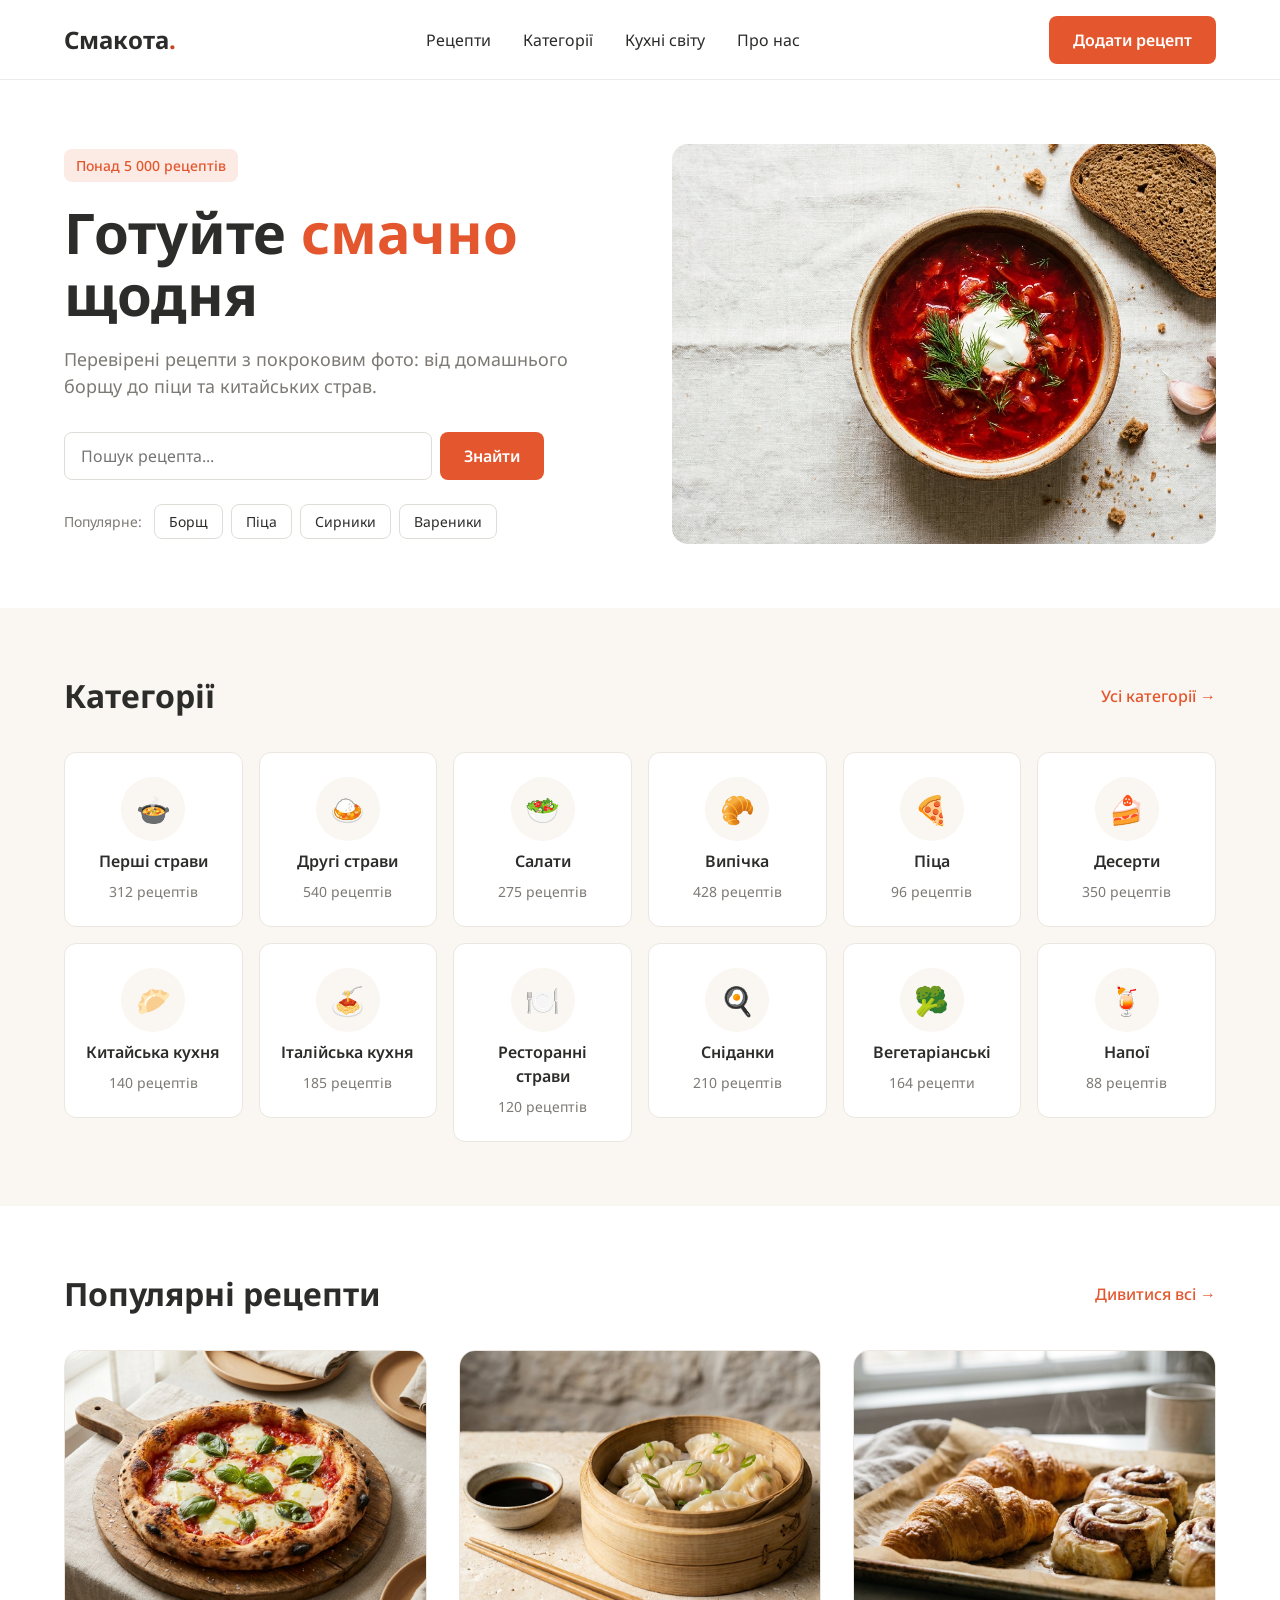
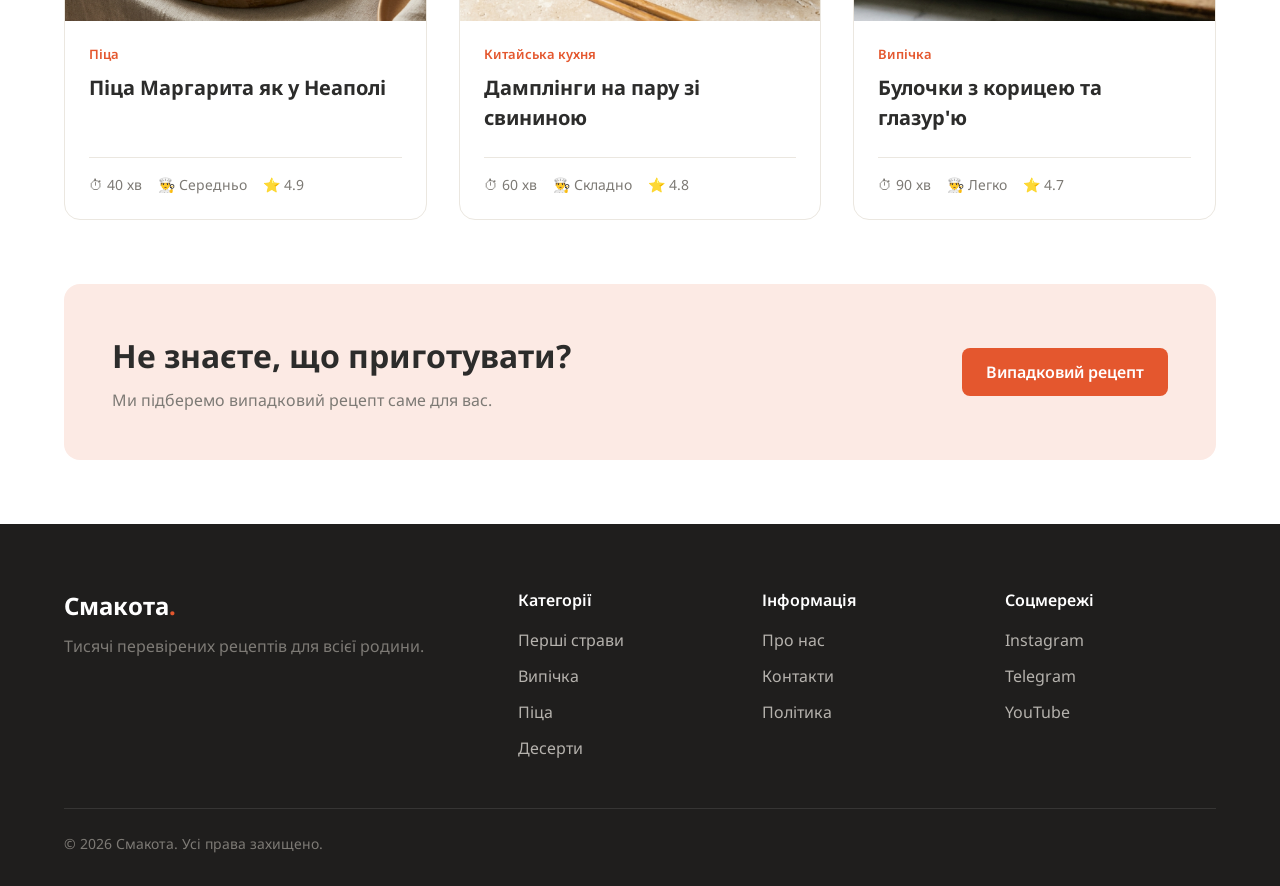
==== index.html @ 5716df17 "Перша версія сайту Смакота" ====
<!DOCTYPE html>
<html lang="uk">

<head>
    <meta charset="UTF-8">
    <meta name="viewport" content="width=device-width, initial-scale=1.0">
    <title>Смакота — рецепти на щодень</title>

    <link rel="preconnect" href="https://fonts.googleapis.com">
    <link rel="preconnect" href="https://fonts.gstatic.com" crossorigin>
    <link href="https://fonts.googleapis.com/css2?family=Noto+Sans:wght@400;500;600;700&display=swap" rel="stylesheet">
    <link rel="stylesheet" href="css/style.css">
</head>


<body>
    <header class="header">
        <div class="container header__inner">

            <a href="#" class="header__logo">Смакота<span class="header__logo-dot">.</span></a>

            <nav class="header__menu">
                <ul class="header__list">
                    <li> <a href="#" class="header__link">Рецепти</a></li>
                    <li> <a href="#" class="header__link">Категорії</a></li>
                    <li> <a href="#" class="header__link">Кухні світу</a></li>
                    <li> <a href="#" class="header__link">Про нас</a></li>
                </ul>
            </nav>

            <a href="#" class="header__button">Додати рецепт</a>

        </div>
    </header>

    <main class="main">
        <section class="hero">
            <div class="container hero__inner">
                <div class="hero__content">
                    <p class="hero__badge">Понад 5 000 рецептів</p>
                    <h1 class="hero__title"> Готуйте <span class="hero__title-accent">смачно</span> щодня</h1>
                    <p class="hero__subtitle">Перевірені рецепти з покроковим фото: від домашнього борщу до піци та
                        китайських страв.</p>
                    <search>
                        <form class="hero__form" action="#" method="get">
                            <input class="hero__search" type="search" name="q" placeholder="Пошук рецепта..." required>
                            <button class="hero__button" type="submit">Знайти</button>
                        </form>
                    </search>
                    <div class="hero__popular">
                        <span class="hero__text-tags">Популярне:</span>
                        <ul class="hero__tags">
                            <li> <a class="hero__tag" href="#">Борщ</a> </li>
                            <li> <a class="hero__tag" href="#">Піца</a></li>
                            <li> <a class="hero__tag" href="#">Сирники</a></li>
                            <li> <a class="hero__tag" href="#">Вареники</a></li>
                        </ul>
                    </div>
                </div>
                <img class="hero__image" src="img/borscht.jpg" alt="на фото: миска борщу, сметана, скибка хліба.">
            </div>



        </section>









        <section class="categories">
            <div class="container">
                <div class="categories__header">
                    <h2 class="categories__title">Категорії</h2>
                    <a class="categories__link" href="#">Усі категорії →</a>
                </div>

                <ul class="categories__list">

                    <li>
                        <a class="category-card" href="#">
                            <span class="category-card__icon">🍲</span>
                            <span class="category-card__name">Перші страви</span>
                            <span class="category-card__count">312 рецептів</span>
                        </a>
                    </li>
                    <li>
                        <a href="#" class="category-card">
                            <span class="category-card__icon">🍛</span>
                            <span class="category-card__name">Другі страви</span>
                            <span class="category-card__count">540 рецептів</span>
                        </a>
                    </li>
                    <li>
                        <a class="category-card" href="#">
                            <span class="category-card__icon">🥗</span>
                            <span class="category-card__name">Салати</span>
                            <span class="category-card__count">275 рецептів</span>
                        </a>
                    </li>
                    <li>
                        <a class="category-card" href="#">
                            <span class="category-card__icon">🥐</span>
                            <span class="category-card__name">Випічка</span>
                            <span class="category-card__count">428 рецептів</span>
                        </a>
                    </li>
                    <li>
                        <a class="category-card" href="#">
                            <span class="category-card__icon">🍕</span>
                            <span class="category-card__name">Піца</span>
                            <span class="category-card__count">96 рецептів</span>
                        </a>
                    </li>
                    <li>
                        <a class="category-card" href="#">
                            <span class="category-card__icon">🍰</span>
                            <span class="category-card__name">Десерти</span>
                            <span class="category-card__count">350 рецептів</span>
                        </a>
                    </li>
                    <li>
                        <a class="category-card" href="#">
                            <span class="category-card__icon">🥟</span>
                            <span class="category-card__name">Китайська кухня</span>
                            <span class="category-card__count">140 рецептів</span>
                        </a>
                    </li>
                    <li>
                        <a class="category-card" href="#">
                            <span class="category-card__icon">🍝</span>
                            <span class="category-card__name">Італійська кухня</span>
                            <span class="category-card__count">185 рецептів</span>
                        </a>

                    </li>

                    <li>
                        <a class="category-card" href="#">
                            <span class="category-card__icon">🍽️</span>
                            <span class="category-card__name">Ресторанні страви</span>
                            <span class="category-card__count">120 рецептів</span>
                        </a>

                    </li>

                    <li>
                        <a class="category-card" href="#">
                            <span class="category-card__icon">🍳</span>
                            <span class="category-card__name">Сніданки</span>
                            <span class="category-card__count">210 рецептів</span>
                        </a>
                    </li>
                    <li>
                        <a class="category-card" href="#">
                            <span class="category-card__icon">🥦</span>
                            <span class="category-card__name">Вегетаріанські</span>
                            <span class="category-card__count">164 рецепти</span>
                        </a>
                    </li>
                    <li>
                        <a class="category-card" href="#">
                            <span class="category-card__icon">🍹</span>
                            <span class="category-card__name">Напої</span>
                            <span class="category-card__count">88 рецептів</span>
                        </a>
                    </li>
                </ul>

            </div>
        </section>



        <section class="popular">
            <div class="container">
                <div class="popular__header">
                    <h2 class="popular__title">Популярні рецепти</h2>
                    <a class="popular__link" href="#">Дивитися всі →</a>
                </div>



                <ul class="popular__list">
                    <li>
                        <article class="recipe-card">
                            <img class="recipe-card__image" src="img/pizza.jpg" alt="картинка">
                            <div class="recipe-card__body">
                                <span class="recipe-card__category">Піца</span>
                                <h3 class="recipe-card__title">Піца Маргарита як у Неаполі</h3>
                                <div class="recipe-card__meta">
                                    <span>⏱ 40 хв</span>
                                    <span>👨‍🍳 Середньо</span>
                                    <span>⭐ 4.9</span>
                                </div>
                            </div>
                        </article>
                    </li>

                    <li>
                        <article class="recipe-card">
                            <img class="recipe-card__image" src="img/dumplings.jpg" alt="картинка">
                            <div class="recipe-card__body">
                                <span class="recipe-card__category">Китайська кухня</span>
                                <h3 class="recipe-card__title">Дамплінги на пару зі свининою</h3>
                                <div class="recipe-card__meta">
                                    <span>⏱ 60 хв</span>
                                    <span>👨‍🍳 Складно</span>
                                    <span>⭐ 4.8</span>
                                </div>
                            </div>
                        </article>
                    </li>
                    <li>
                        <article class="recipe-card">
                            <img class="recipe-card__image" src="img/bakery.jpg" alt="картинка">
                            <div class="recipe-card__body">
                                <span class="recipe-card__category">Випічка</span>
                                <h3 class="recipe-card__title">Булочки з корицею та глазур'ю</h3>
                                <div class="recipe-card__meta">
                                    <span>⏱ 90 хв</span>
                                    <span>👨‍🍳 Легко</span>
                                    <span>⭐ 4.7</span>
                                </div>
                            </div>
                        </article>
                    </li>
                </ul>

            </div>
        </section>


        <section class="banner">
            <div class="container">
                <div class="banner__inner">
                    <div class="banner__text">
                        <h2 class="banner__title">Не знаєте, що приготувати?</h2>
                        <p class="banner__subtitle">Ми підберемо випадковий рецепт саме для вас.</p>
                    </div>
                    <a href="#" class="banner__button">Випадковий рецепт</a>
                </div>
            </div>
        </section>

    </main>


    <footer class="footer">
    <div class="container">

        <div class="footer__top">

            <div class="footer__brand">
                <a href="#" class="footer__logo">Смакота<span class="footer__logo-dot">.</span></a>
                <p class="footer__text">Тисячі перевірених рецептів для всієї родини.</p>
            </div>

            <div class="footer__col">
                <h3 class="footer__title">Категорії</h3>
                <ul class="footer__list">
                    <li><a class="footer__link" href="#">Перші страви</a></li>
                    <li><a class="footer__link" href="#">Випічка</a></li>
                    <li><a class="footer__link" href="#">Піца</a></li>
                    <li><a class="footer__link" href="#">Десерти</a></li>
                </ul>
            </div>

            <div class="footer__col">
                <h3 class="footer__title">Інформація</h3>
                <ul class="footer__list">
                    <li><a class="footer__link" href="#">Про нас</a></li>
                    <li><a class="footer__link" href="#">Контакти</a></li>
                    <li><a class="footer__link" href="#">Політика</a></li>
                </ul>
            </div>

            <div class="footer__col">
                <h3 class="footer__title">Соцмережі</h3>
                <ul class="footer__list">
                    <li><a class="footer__link" href="#">Instagram</a></li>
                    <li><a class="footer__link" href="#">Telegram</a></li>
                    <li><a class="footer__link" href="#">YouTube</a></li>
                </ul>
            </div>

        </div>

        <div class="footer__bottom">
            <p class="footer__copyright">© 2026 Смакота. Усі права захищено.</p>
        </div>

    </div>
</footer>
</body>
---- css/style.css ----
*{
	padding: 0;
	margin: 0;
	border: 0;
}
*,*:before,*:after{
	-moz-box-sizing: border-box;
	-webkit-box-sizing: border-box;
	box-sizing: border-box;
}
:focus,:active{outline: none;}
a:focus,a:active{outline: none;}

nav,footer,header,aside{display: block;}

html,body{
	height: 100%;
	width: 100%;
	font-size: 100%;
	line-height: 1;
	font-size: 14px;
	-ms-text-size-adjust: 100%;
	-moz-text-size-adjust: 100%;
	-webkit-text-size-adjust: 100%;
}
input,button,textarea{font-family:inherit;}

input::-ms-clear{display: none;}
button{cursor: pointer;}
button::-moz-focus-inner {padding:0;border:0;}
a, a:visited{text-decoration: none;}
a:hover{text-decoration: none;}
ul li{list-style: none;}
img{vertical-align: top;}

h1,h2,h3,h4,h5,h6{font-size:inherit;font-weight: 400;}
/*--------------------*/

body{
     font-family: 'Noto Sans', sans-serif;
    font-size: 16px;
    line-height: 1.5;
    color: #2C2C2B;
}

a{
      color: inherit;
}

.header {
    height: 80px;
    border-bottom: 1px solid #EBEBEB;
}
.container {
     max-width: 1200px;
     padding: 0 24px;
     margin: 0 auto;
   
}

.header__inner {
    height: 100%;
    display: flex;
    justify-content: space-between;
    align-items: center;
}
.header__logo {
   
    font-size: 24px;
    font-weight: 700;
    

}
.header__logo-dot {
    color: #C94420;
}
.header__menu {
    
}
.header__list {
    display: flex;
    gap: 32px;
}

.header__list{}

.header__link:hover{
     color: #C94420;
}
.header__button {
    color: #fff;
    background-color: #E4572E;
    border-radius: 8px;
    padding: 12px 24px;
    font-weight: 600
}

.header__button:hover{
    transition: 0.2;
    background-color: #C94420;
}





.main {}
.hero {
    padding: 64px 0;
}
.hero__inner {
        display: flex;
        
        align-items: center;
        gap: 64px;
        
        
}
.hero__content {
    flex: 1;
    min-width: 0;
    
}
.hero__badge {
    display: inline-block;
    
    color: #E4572E;
    background-color: rgba(228, 87, 46, 0.12);
    border-radius: 8px;
    font-weight: 500;
     padding: 6px 12px;
     margin-bottom: 20px;
     font-size: 14px;

    
  
    
}
.hero__title {
     margin-bottom: 20px;
    font-size: 56px;
    line-height: 1.1;
    font-weight: 700;
}
.hero__title-accent {
    color: #E4572E;
}
.hero__subtitle {
    color: #7D7A75;
    font-size: 18px;
    margin-bottom: 32px;
}

.hero__form {
    display: flex;
    gap: 8px;
    max-width: 480px;
    margin-bottom: 24px;
}


.hero__search {
    flex: 1;
    padding: 12px 16px;
    border: 1px solid #E0DDD8;
    border-radius: 8px;
    font-size: 16px;
}
.hero__button {
    font-weight: 600;
    font-size: 16px;
    color: #fff;
    background-color: #E4572E;
    padding: 12px 24px;
    border-radius: 8px;
}
.hero__popular {
    display: flex;
    align-items: center;
    gap: 12px;
}
.hero__text-tags {
    font-size: 14px;
    color: #7D7A75;
}
.hero__tags {
    display: flex;
    gap: 8px;
}

.hero__tag{
    
    display: inline-block;
     padding: 6px 14px;
    font-size: 14px;
     border: 1px solid #E0DDD8;
      border-radius: 8px;
}

.hero__tag:hover {
    color: #E4572E;
    border-color: #E4572E;
}

.hero__image {
    height: 400px;
    min-width: 0;
    border-radius: 16px; 
    object-fit: cover;
    width: 100%;
    flex: 1;
}








.categories {
    background-color: #FAF6F1;
    padding: 64px 0;
}
                                        .categories__header,
                                        .popular__header{
                                            display: flex;
                                            justify-content: space-between;
                                            align-items: center;
                                            margin-bottom: 32px;
                                        }
                                    .categories__title,
                                    .popular__title {
                                        font-size: 32px;
                                        font-weight: 700;
                                        
                                    }
.categories__link {
    color: #E4572E;
    font-weight: 500;
} /* саме з цього я і буду прописувати адаптацію*/         .categories__list {
                                                            display: grid;
                                                            grid-template-columns: repeat(6, 1fr);
                                                            gap: 16px;
                                                        }
.category-card {
    background-color: #fff;
    border: 1px solid #EBE7E0;
    border-radius: 12px;
    padding: 24px 16px;
    text-align: center;
    display: flex;
    flex-direction: column;
    align-items: center;
    gap: 8px;
}
.category-card__icon {
    display: flex;
    justify-content: center;
    align-items: center;
    font-size: 28px;
    border-radius: 50%;
    background-color: #FAF6F1;
     width: 64px;
    height: 64px;
}

.category-card__name {
    font-size: 16px;
    font-weight: 600;
}
.category-card__count {
    font-size: 14px;
    color: #7D7A75;
}





.popular {
    padding: 64px 0;
}


.popular__link {
    color: #E4572E;
    font-weight: 500;
}
.popular__list {
    display: grid;
    grid-template-columns: repeat(3, 1fr);
    gap: 32px;
}
.recipe-card {
    display: flex;
    flex-direction: column;
     height: 100%;
    background-color: #fff;
    border: 1px solid #EBE7E0;
    border-radius: 16px;
    overflow: hidden;
}
.recipe-card__image {
    width: 100%;
    height: 270px;
    object-fit: cover;
    display: block;
}
.recipe-card__body {
    display: flex;
    flex-direction: column;
     flex: 1;
    padding: 24px;
}
.recipe-card__category {
    font-size: 13px;
    color:#E4572E;
    font-weight: 600;
}
.recipe-card__title {
    font-size: 20px;
    font-weight: 700;
    margin: 8px 0 24px;
}
.recipe-card__meta {
    display: flex;
    gap: 16px;
    border-top: 1px solid #EBE7E0;
    padding-top: 16px;
    color:#7D7A75;
    font-size: 14px;
    margin-top: auto;
}
.banner {
    padding: 0 0 64px;
}
.banner__inner {
    background-color: #FCEAE4;
    border-radius: 16px;
    padding: 48px;
    display: flex;
    justify-content: space-between;
    align-items: center;
}
.banner__text {}
.banner__title {
    font-size: 32px;
    font-weight: 700;
}
.banner__subtitle {
    margin-top: 8px;
    color: #7D7A75;
}
.banner__button {
    font-weight: 600;
    font-size: 16px;
    color: #fff;
    background-color: #E4572E;
    padding: 12px 24px;
    border-radius: 8px;
}





.footer {
    background-color: #1F1E1D;
    color: #fff;
    padding: 64px 0 32px;
}
.footer__top {
    display: grid;
   grid-template-columns: 2fr 1fr 1fr 1fr;
    gap: 32px;
}
.footer__brand {}
.footer__logo {
    font-size: 24px;
    font-weight: 700;
}
.footer__logo-dot {
    color: #E4572E;
}
.footer__text {
    margin-top: 10px;
    color: #7D7A75;
}
.footer__col {}
.footer__title {
    font-weight: 600;
    font-size: 16px;
    margin-bottom: 16px;
}
.footer__list {
    display: flex; 
    flex-direction: column;
    gap: 12px
}
.footer__link {
    color: #B5B2AD;
}

.footer__link:hover {
    color: #fff;
}


.footer__bottom {
    border-top: 1px solid rgba(255,255,255,0.1);
    margin-top: 48px;
    padding-top: 24px;
}
.footer__copyright {
    font-size: 14px;
    color:#7D7A75;
}



/*Наш підхід називається desktop-first: спершу зроблено для великого екрана (це твій макет), потім max-width «стискає» під менші. Дві точки зміни:

1024px: планшет  1!!!!!
768px: телефон   !!!!!1

Як перевіряти: у Chrome натисни F12, потім Ctrl+Shift+M (режим пристрою). Можна перетягувати межі сторінки й бачити, як вона змінюється, або обрати iPhone зі списку. */





@media (max-width: 1024px) {
    .hero-title{
        font-size: 44px;
    }

    .hero__inner{
        gap: 32px;
    }

    .categories__list{
         grid-template-columns: repeat(3, 1fr);
    }

    .popular__list{
         grid-template-columns: repeat(2, 1fr);
    }

    
}

@media (max-width: 768px){
     .header__menu {
        display: none;
    }

     .categories__list{
         grid-template-columns: repeat(2, 1fr);
    }

    .popular__list{
         grid-template-columns: repeat(1, 1fr);
    }

    .banner__inner{
        flex-direction: column;
        align-items: flex-start;
        gap: 24px;
        padding: 32px 24px;
    }

    .footer__brand {
        grid-column: 1 / -1;
    }
}

@media (max-width: 480px) {
    .footer__top {
        grid-template-columns: repeat(2, 1fr);
    }
}
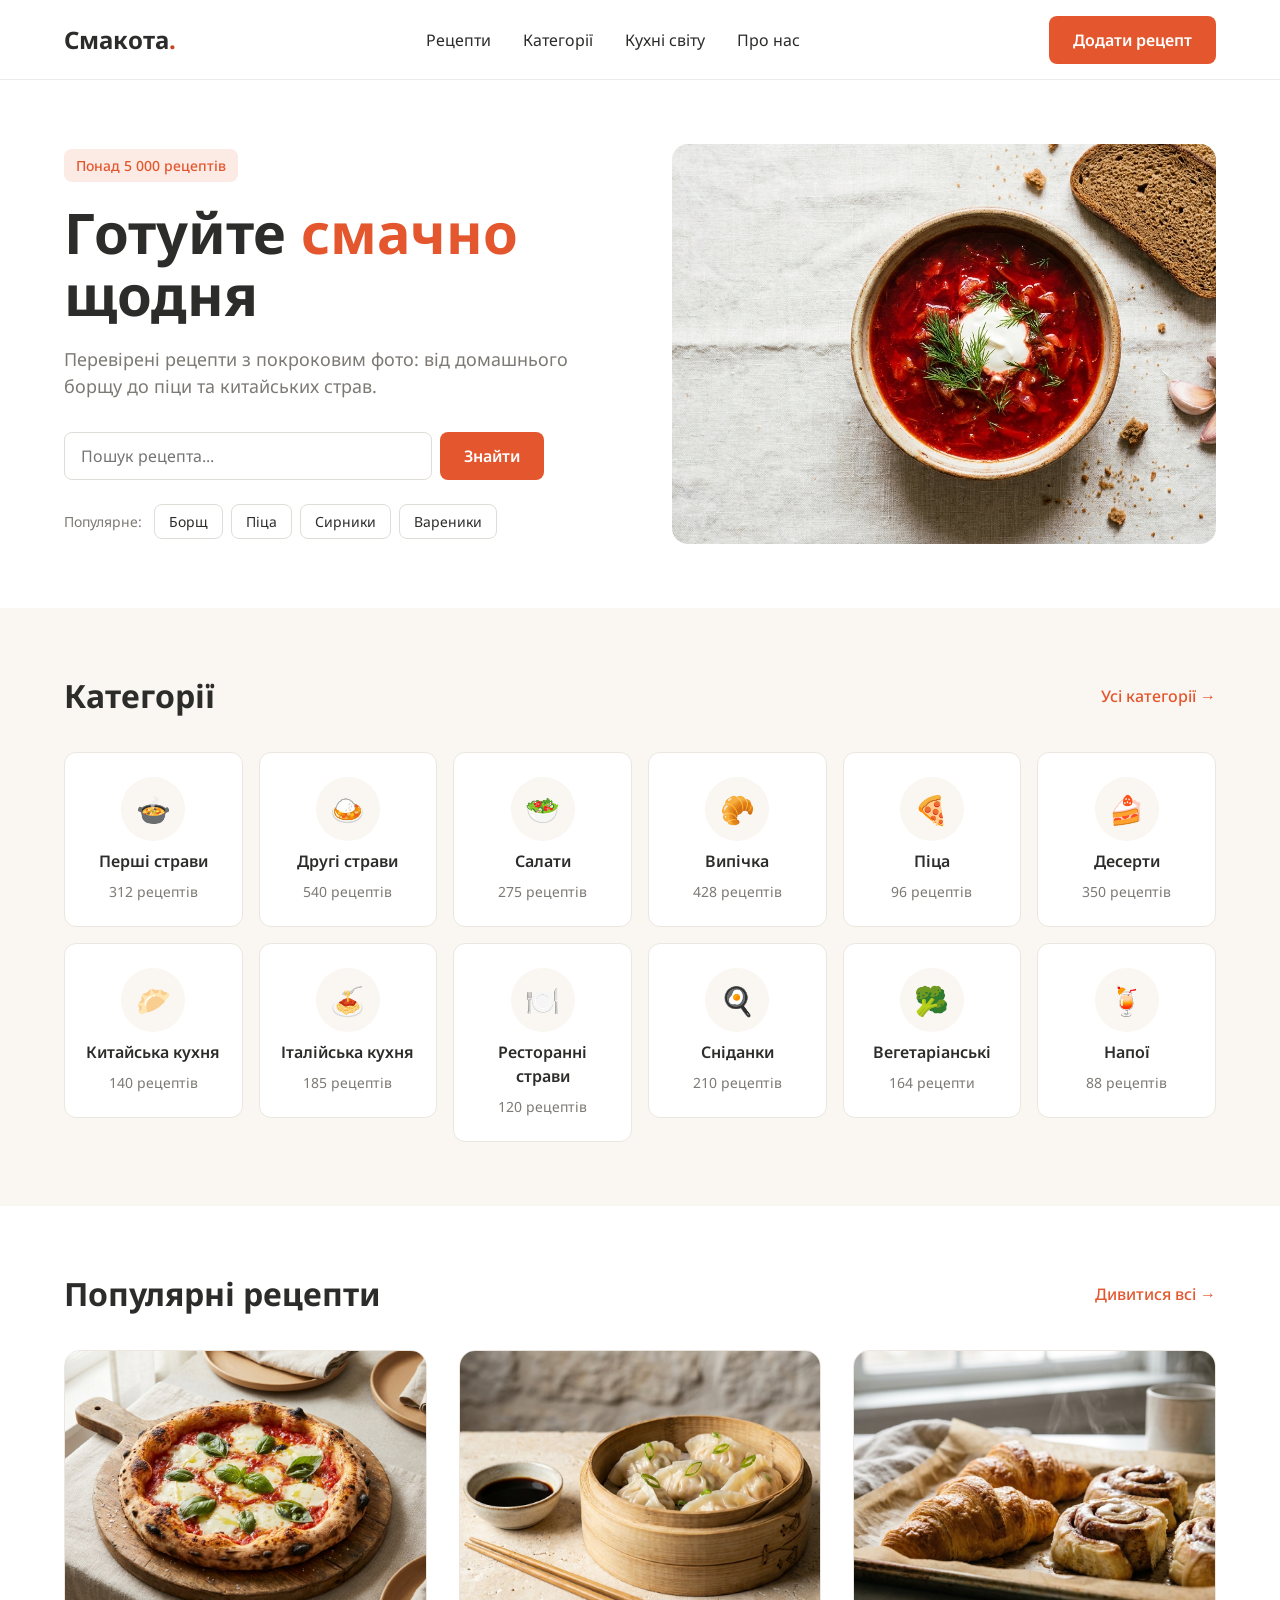
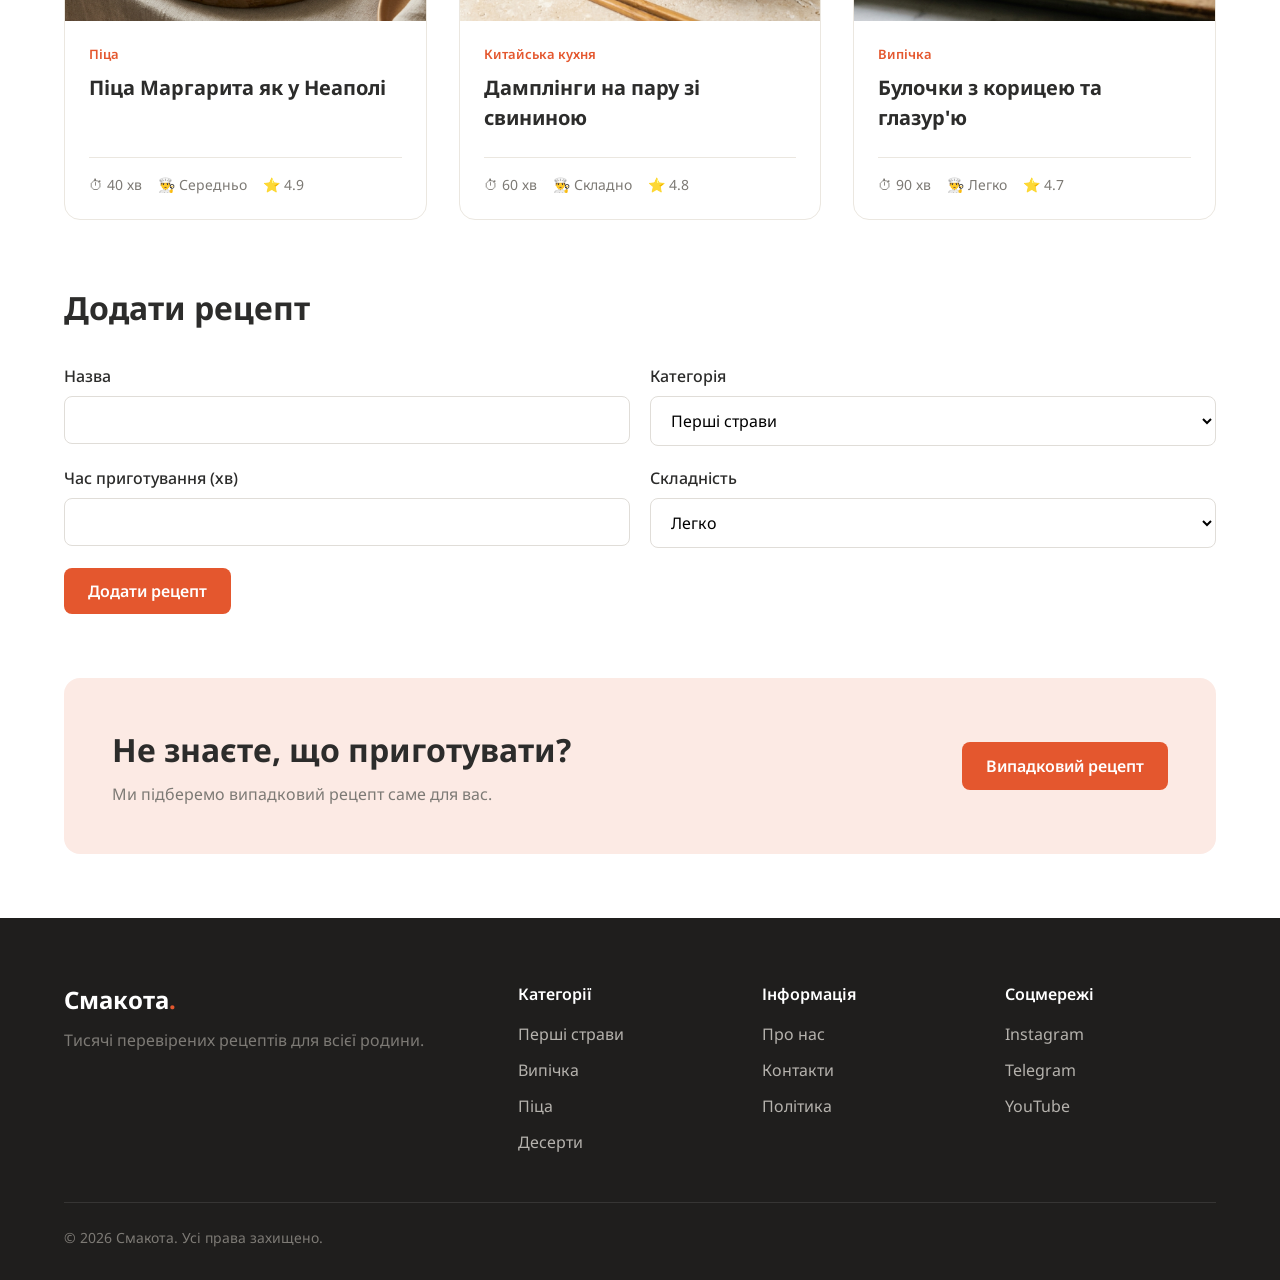
==== commit 2ac0f10a: "Форма додавання рецепта з localStorage" ====
--- a/index.html
+++ b/index.html
@@ -28,8 +28,12 @@
                 </ul>
             </nav>
 
-            <a href="#" class="header__button">Додати рецепт</a>
-
+            <a href="#add-recipe" class="header__button">Додати рецепт</a>
+                <button class="header__burger" type="button" aria-label="Відкрити меню">
+                    <span></span>
+                    <span></span>
+                    <span></span>
+                </button>
         </div>
     </header>
 
@@ -185,54 +189,57 @@
 
 
 
-                <ul class="popular__list">
-                    <li>
-                        <article class="recipe-card">
-                            <img class="recipe-card__image" src="img/pizza.jpg" alt="картинка">
-                            <div class="recipe-card__body">
-                                <span class="recipe-card__category">Піца</span>
-                                <h3 class="recipe-card__title">Піца Маргарита як у Неаполі</h3>
-                                <div class="recipe-card__meta">
-                                    <span>⏱ 40 хв</span>
-                                    <span>👨‍🍳 Середньо</span>
-                                    <span>⭐ 4.9</span>
-                                </div>
-                            </div>
-                        </article>
-                    </li>
-
-                    <li>
-                        <article class="recipe-card">
-                            <img class="recipe-card__image" src="img/dumplings.jpg" alt="картинка">
-                            <div class="recipe-card__body">
-                                <span class="recipe-card__category">Китайська кухня</span>
-                                <h3 class="recipe-card__title">Дамплінги на пару зі свининою</h3>
-                                <div class="recipe-card__meta">
-                                    <span>⏱ 60 хв</span>
-                                    <span>👨‍🍳 Складно</span>
-                                    <span>⭐ 4.8</span>
-                                </div>
-                            </div>
-                        </article>
-                    </li>
-                    <li>
-                        <article class="recipe-card">
-                            <img class="recipe-card__image" src="img/bakery.jpg" alt="картинка">
-                            <div class="recipe-card__body">
-                                <span class="recipe-card__category">Випічка</span>
-                                <h3 class="recipe-card__title">Булочки з корицею та глазур'ю</h3>
-                                <div class="recipe-card__meta">
-                                    <span>⏱ 90 хв</span>
-                                    <span>👨‍🍳 Легко</span>
-                                    <span>⭐ 4.7</span>
-                                </div>
-                            </div>
-                        </article>
-                    </li>
-                </ul>
+                <ul class="popular__list"></ul>
 
             </div>
         </section>
+  
+                                <section class="add-recipe" id="add-recipe">
+                        <div class="container">
+                            <h2 class="add-recipe__title">Додати рецепт</h2>
+
+                            <form class="add-recipe__form" id="recipe-form">
+                                <label class="add-recipe__field">
+                                    Назва
+                                    <input type="text" name="name" maxlength="80" required>
+                                </label>
+
+                                <label class="add-recipe__field">
+                                    Категорія
+                                    <select name="category" required>
+                                        <option value="Перші страви">Перші страви</option>
+                                        <option value="Другі страви">Другі страви</option>
+                                        <option value="Салати">Салати</option>
+                                        <option value="Випічка">Випічка</option>
+                                        <option value="Піца">Піца</option>
+                                        <option value="Десерти">Десерти</option>
+                                        <option value="Китайська кухня">Китайська кухня</option>
+                                        <option value="Італійська кухня">Італійська кухня</option>
+                                        <option value="Ресторанні страви">Ресторанні страви</option>
+                                        <option value="Сніданки">Сніданки</option>
+                                        <option value="Вегетаріанські">Вегетаріанські</option>
+                                        <option value="Напої">Напої</option>
+                                    </select>
+                                </label>
+
+                                <label class="add-recipe__field">
+                                    Час приготування (хв)
+                                    <input type="number" name="time" min="1" max="600" required>
+                                </label>
+
+                                <label class="add-recipe__field">
+                                    Складність
+                                    <select name="level" required>
+                                        <option value="Легко">Легко</option>
+                                        <option value="Середньо">Середньо</option>
+                                        <option value="Складно">Складно</option>
+                                    </select>
+                                </label>
+
+                                <button class="add-recipe__button" type="submit">Додати рецепт</button>
+                            </form>
+                        </div>
+                    </section>
 
 
         <section class="banner">
@@ -296,4 +303,7 @@
 
     </div>
 </footer>
+
+<script src="js/script.js"></script>
+
 </body>
--- a/css/style.css
+++ b/css/style.css
@@ -98,6 +98,10 @@
 .header__button:hover{
     transition: 0.2;
     background-color: #C94420;
+}
+
+.header__burger {
+    display: none;
 }
 
 
@@ -431,12 +435,23 @@
 
 
 @media (max-width: 1024px) {
-    .hero-title{
+    .hero__title{
         font-size: 44px;
     }
 
     .hero__inner{
         gap: 32px;
+        flex-direction: column;
+        align-items: stretch;
+    }
+
+    .hero__content,
+    .hero__image {
+        flex: none;
+    }
+
+    .hero__image {
+        height: 260px;
     }
 
     .categories__list{
@@ -450,9 +465,133 @@
     
 }
 
+.recipe-card__image--placeholder {
+    display: flex;
+    justify-content: center;
+    align-items: center;
+    font-size: 64px;
+    background-color: #FAF6F1;
+}
+
+.popular__empty {
+    grid-column: 1 / -1;
+    color: #7D7A75;
+}
+
+
+html {
+    scroll-behavior: smooth;
+}
+
+.add-recipe {
+    padding: 0 0 64px;
+}
+
+.add-recipe__title {
+    margin-bottom: 32px;
+    font-size: 32px;
+    font-weight: 700;
+}
+
+.add-recipe__form {
+    display: grid;
+    grid-template-columns: repeat(2, 1fr);
+    gap: 20px;
+}
+
+.add-recipe__field {
+    display: flex;
+    flex-direction: column;
+    gap: 8px;
+    font-weight: 500;
+}
+
+.add-recipe__field input,
+.add-recipe__field select {
+    padding: 12px 16px;
+    font-family: inherit;
+    font-size: 16px;
+    background-color: #fff;
+    border: 1px solid #E0DDD8;
+    border-radius: 8px;
+}
+
+.add-recipe__field input:focus,
+.add-recipe__field select:focus {
+    border-color: #E4572E;
+}
+
+.add-recipe__button {
+    grid-column: 1 / -1;
+    justify-self: start;
+    padding: 12px 24px;
+    font-size: 16px;
+    font-weight: 600;
+    color: #fff;
+    background-color: #E4572E;
+    border-radius: 8px;
+    transition: background-color 0.2s;
+}
+
+.add-recipe__button:hover {
+    background-color: #C94420;
+}
+
+
 @media (max-width: 768px){
+
+
+        .add-recipe__form {
+        grid-template-columns: 1fr;
+    }
+
+
+    .hero__title{
+        font-size: 36px;
+    }
      .header__menu {
         display: none;
+    }
+    .header {
+        position: relative;
+    }
+    .header__button{
+        margin-left: auto;
+    }
+
+    .header__inner{
+        gap: 18px;
+    }
+    .header__burger{
+        display: flex;
+        flex-direction: column;
+        gap: 5px;
+        padding: 8px;
+        background: none;
+         
+    }
+
+    .header__burger span{
+        width: 24px;
+        height: 4px;
+        background-color: #2C2C2B;
+        border-radius: 2px;
+    }
+
+    .header__menu--open{
+        display: block;
+        position: absolute;
+        top: 100%;
+        left: 0;
+        right: 0;
+        padding: 16px 24px;
+        background-color: #fff;
+        border-bottom: 1px solid #EBEBEB;
+    }
+
+    .header__list{
+        flex-direction: column;
+        gap: 16px;
     }
 
      .categories__list{
@@ -468,6 +607,12 @@
         align-items: flex-start;
         gap: 24px;
         padding: 32px 24px;
+      
+    }
+
+    .footer__top {
+    grid-template-columns: repeat(3, 1fr);
+    gap: 32px 24px;
     }
 
     .footer__brand {
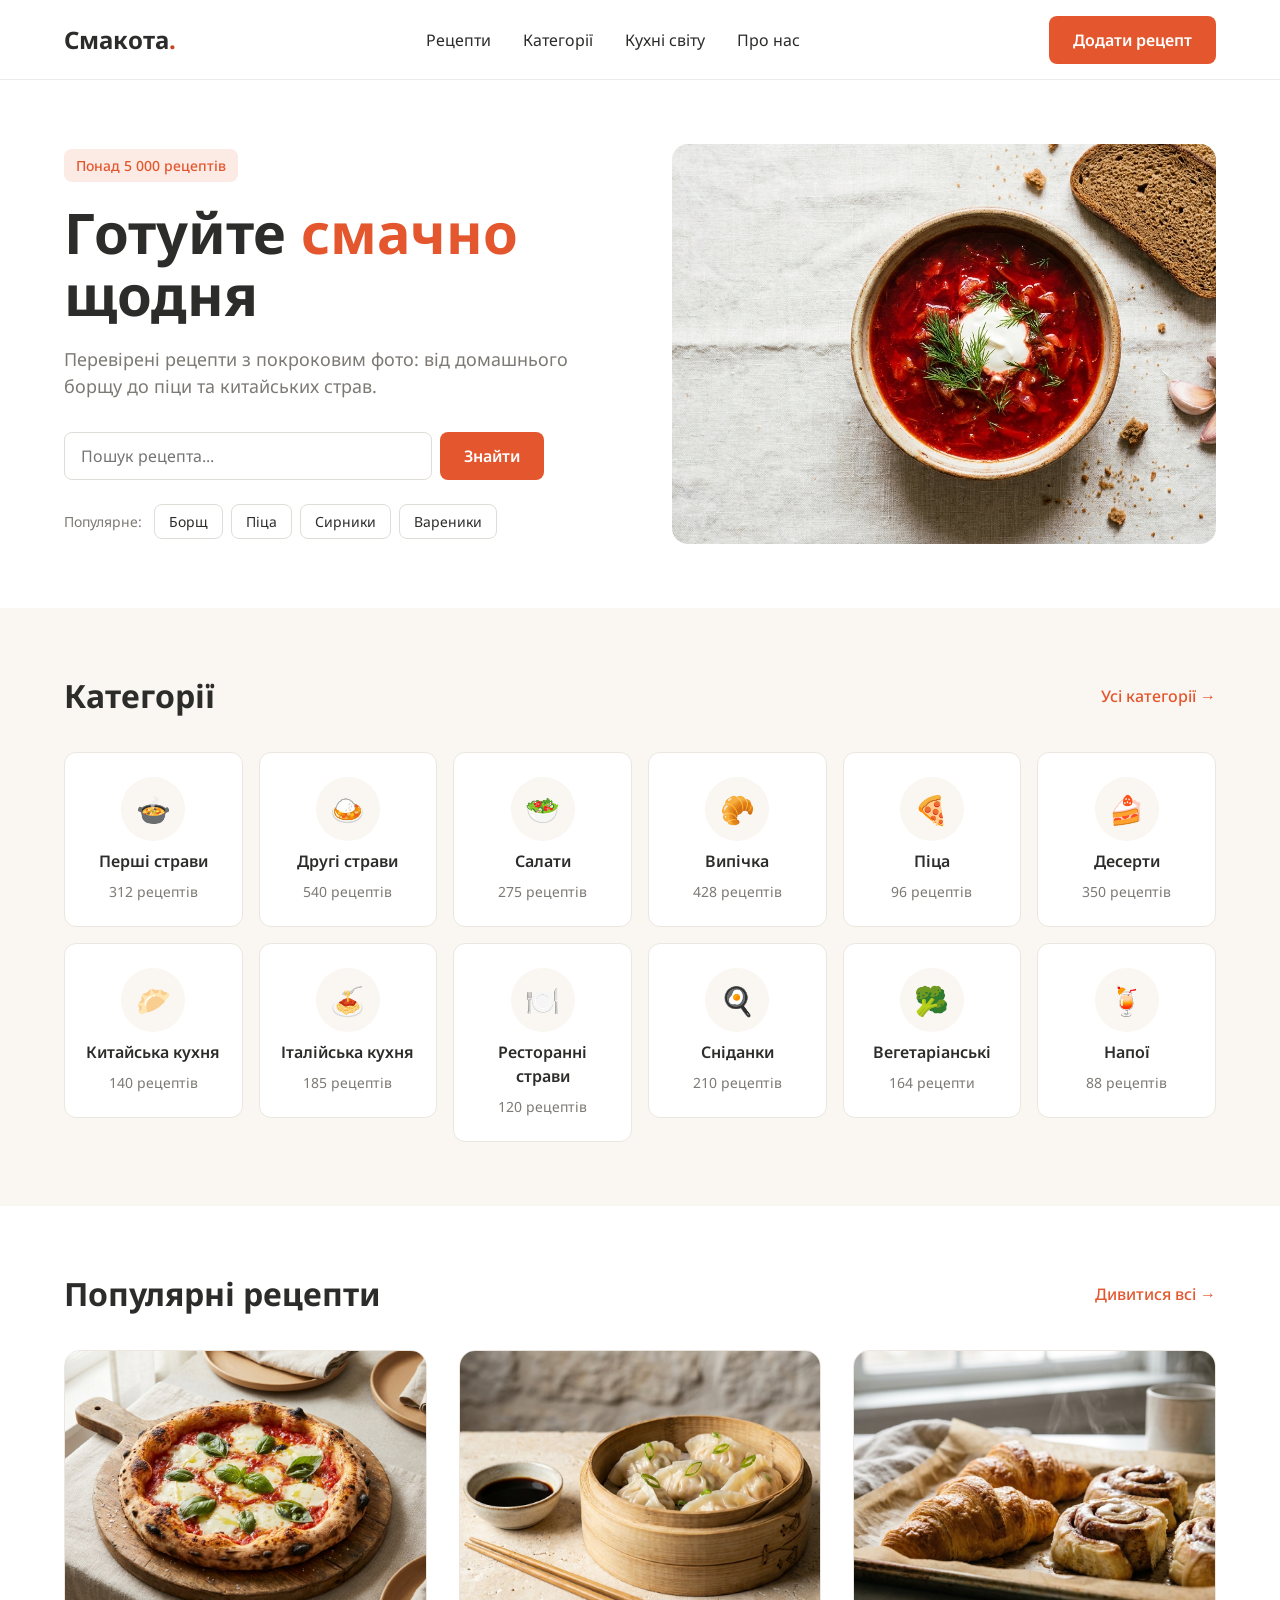
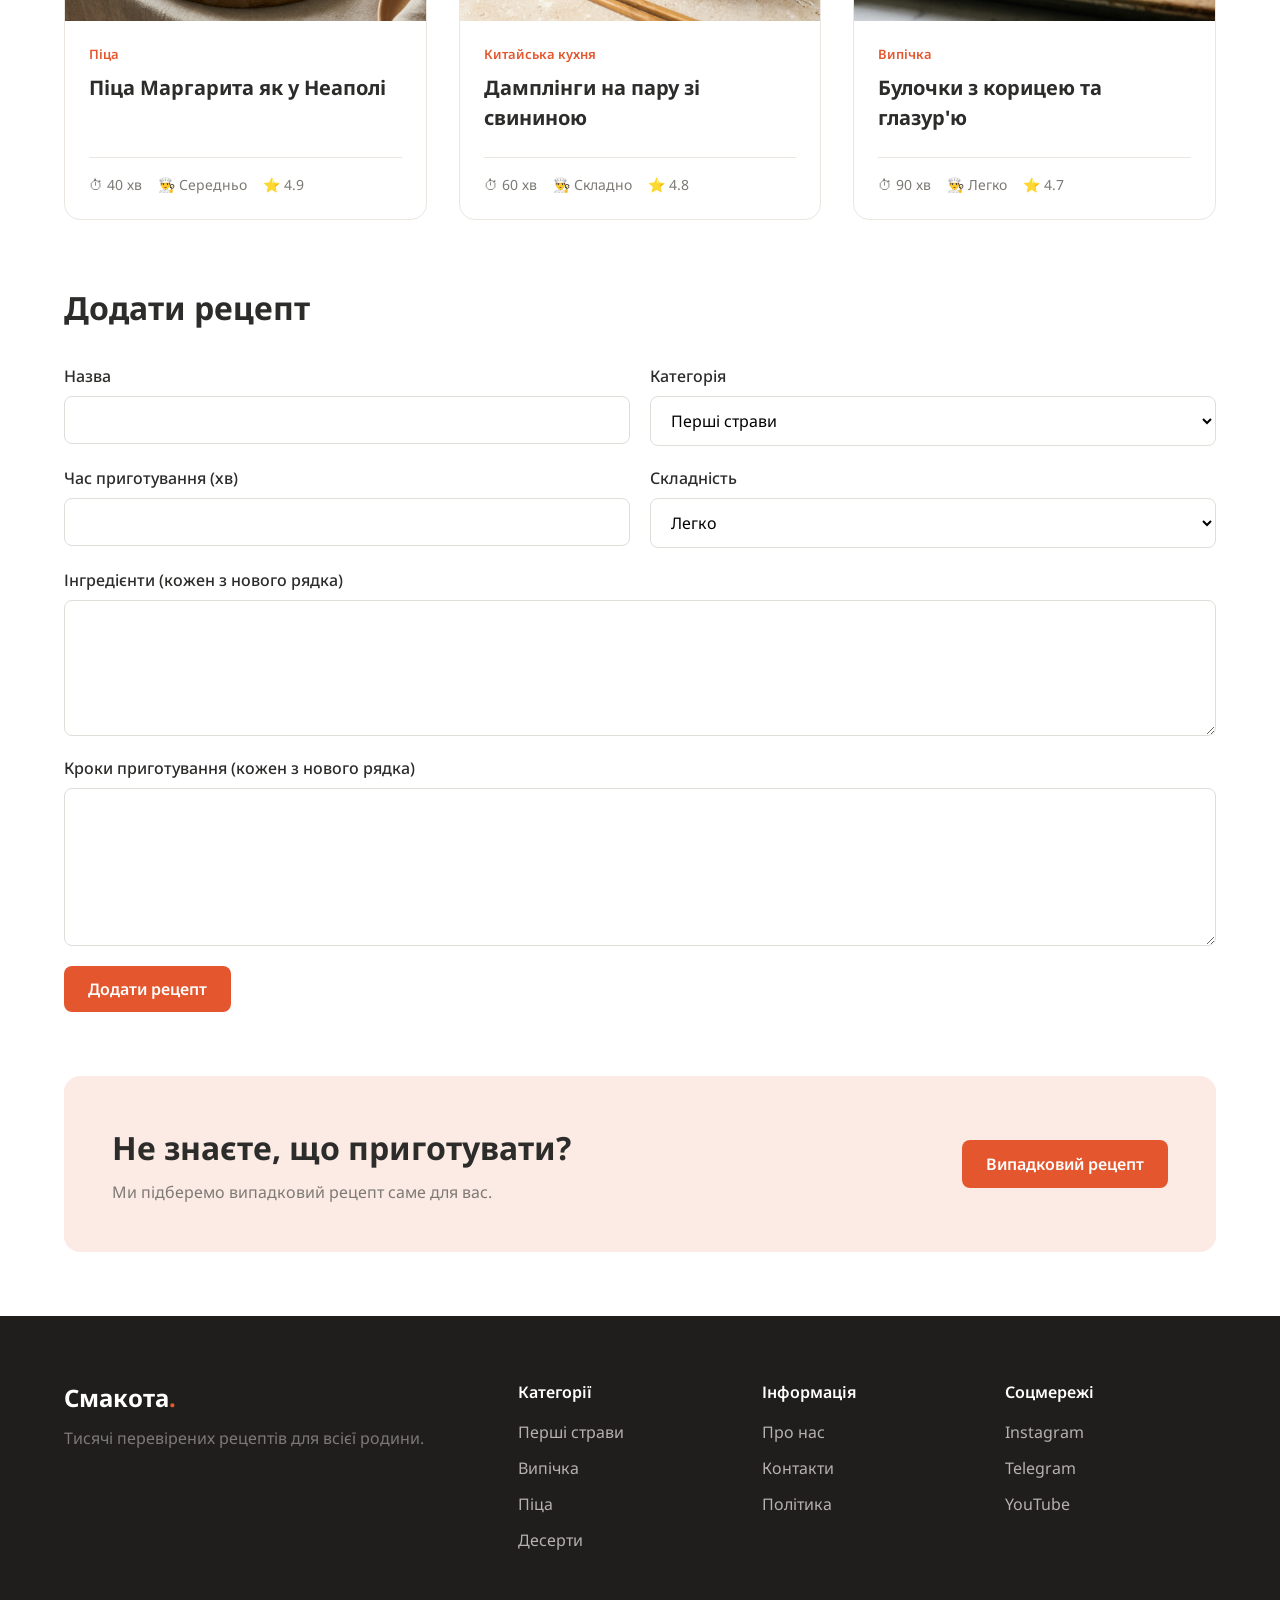
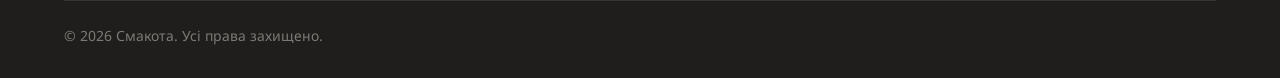
==== commit 7544c540: "Стор?нка рецепта, ?нгред?єнти й кроки у форм?" ====
--- a/index.html
+++ b/index.html
@@ -235,7 +235,15 @@
                                         <option value="Складно">Складно</option>
                                     </select>
                                 </label>
-
+                                    <label class="add-recipe__field add-recipe__field--wide">
+                                            Інгредієнти (кожен з нового рядка)
+                                            <textarea name="ingredients" rows="5"></textarea>
+                                        </label>
+
+                                        <label class="add-recipe__field add-recipe__field--wide">
+                                            Кроки приготування (кожен з нового рядка)
+                                            <textarea name="steps" rows="6"></textarea>
+                                        </label>
                                 <button class="add-recipe__button" type="submit">Додати рецепт</button>
                             </form>
                         </div>
@@ -303,7 +311,8 @@
 
     </div>
 </footer>
-
+<script src="js/recipes.js"></script>
+<script src="js/menu.js"></script>
 <script src="js/script.js"></script>
 
 </body>
--- a/css/style.css
+++ b/css/style.css
@@ -304,7 +304,20 @@
     border: 1px solid #EBE7E0;
     border-radius: 16px;
     overflow: hidden;
-}
+    position: relative;
+}
+
+.recipe-card__link::after{
+    content: '';
+    position: absolute;
+    inset: 0;
+
+}
+
+.recipe-card:hover{
+    box-shadow: 0 8px 24px rgba(0, 0, 0, 0.08);
+}
+
 .recipe-card__image {
     width: 100%;
     height: 270px;
@@ -422,7 +435,89 @@
 }
 
 
-
+.recipe{
+     padding: 48px 0 64px;
+}
+
+.recipe__back{
+    display: inline-block;
+    margin-bottom: 24px;
+    font-weight: 500;
+     color: #E4572E;
+}
+
+.recipe__message{
+    color: #7D7A75;
+}
+
+.recipe-page__category{
+    font-size: 14px;
+    font-weight: 600;
+    color: #E4572E;
+}
+
+.recipe-page__title{
+    margin: 8px 0 16px;
+    font-size: 40px;
+    font-weight: 700;
+    line-height: 1.2;
+}
+
+
+.recipe-page__meta{
+    display: flex;
+    gap: 20px;
+    margin-bottom: 32px;
+    color:  #7D7A75;
+}
+
+.recipe__image{
+    display: block;
+    width: 100%;
+    height: 420px;
+    margin-bottom: 40px;
+    object-fit: cover;
+    border-radius: 16px;
+
+}
+
+.recipe__image--placeholder{
+    display: flex;
+    justify-content: center;
+    align-items: center;
+    font-size: 96px;
+    background-color:  #FAF6F1;
+}
+
+
+.recipe-page__columns{
+    display: grid;
+    grid-template-columns: 1fr 2fr;
+    gap: 48px;
+}
+
+.recipe-page__subtitle{
+    margin-bottom: 20px;
+    font-size: 24px;
+    font-weight: 900;
+
+}
+
+.recipe-page__ingredients{
+    display: flex;
+    flex-direction: column;
+    gap: 12px;
+
+}
+
+
+.recipe-page__steps{
+    display: flex;
+    flex-direction: column;
+    gap: 16px;
+    padding-left: 24px;
+    line-height: 1.6;
+}
 /*Наш підхід називається desktop-first: спершу зроблено для великого екрана (це твій макет), потім max-width «стискає» під менші. Дві точки зміни:
 
 1024px: планшет  1!!!!!
@@ -507,13 +602,28 @@
 }
 
 .add-recipe__field input,
-.add-recipe__field select {
+.add-recipe__field select,
+.add-recipe__field textarea {
     padding: 12px 16px;
     font-family: inherit;
     font-size: 16px;
     background-color: #fff;
     border: 1px solid #E0DDD8;
     border-radius: 8px;
+}
+
+.add-recipe__field input:focus,
+.add-recipe__field select:focus,
+.add-recipe__field textarea:focus {
+    border-color: #E4572E;
+}
+
+.add-recipe__field textarea {
+    resize: vertical;
+}
+
+.add-recipe__field--wide {
+    grid-column: 1 / -1;
 }
 
 .add-recipe__field input:focus,
@@ -538,6 +648,8 @@
 }
 
 
+
+
 @media (max-width: 768px){
 
 
@@ -618,6 +730,19 @@
     .footer__brand {
         grid-column: 1 / -1;
     }
+
+    .recipe-page__columns{
+        grid-template-columns: 1fr;
+
+    }
+
+    .recipe__image{
+        height: 260px;
+    }
+
+    .recipe-page__title{
+        font-size: 30px;
+    }
 }
 
 @media (max-width: 480px) {
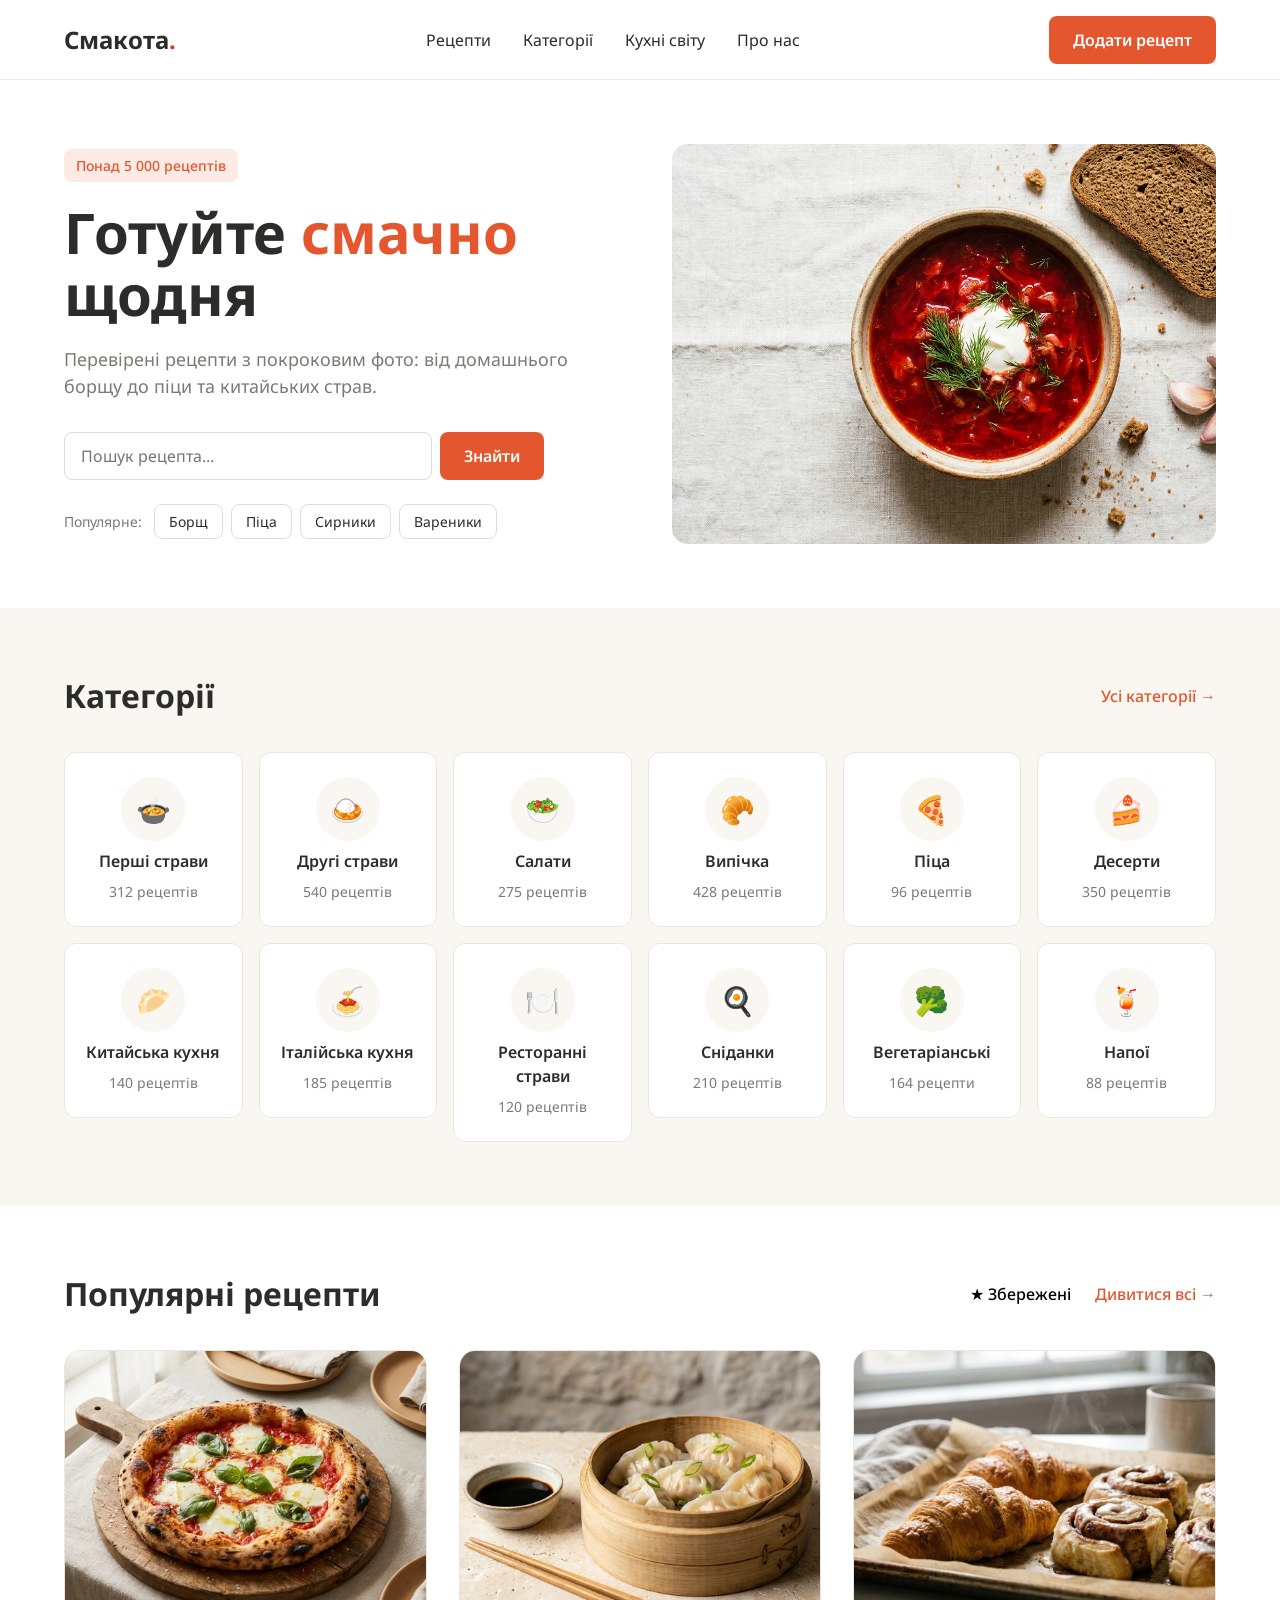
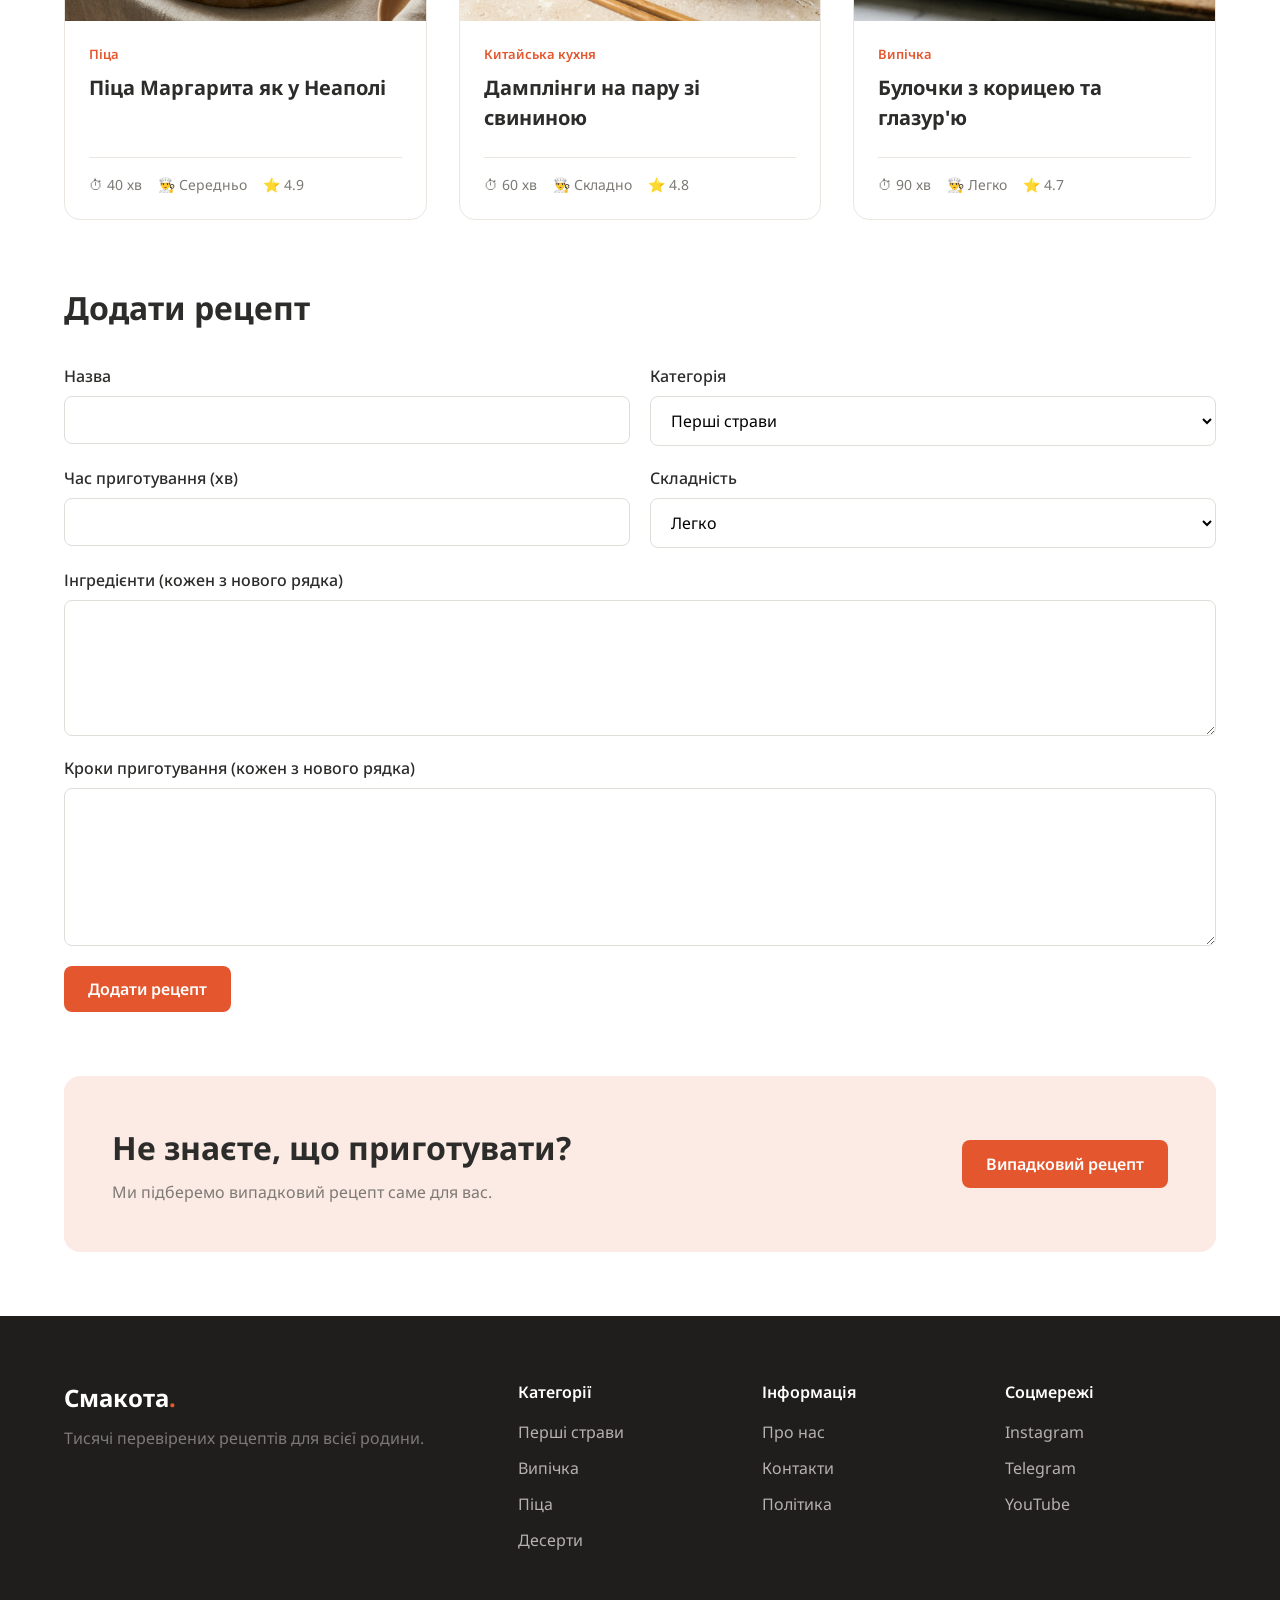
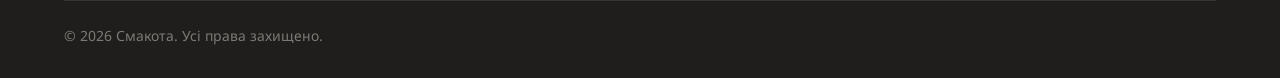
==== commit efb4365c: "Add saved recipes view" ====
--- a/index.html
+++ b/index.html
@@ -184,8 +184,11 @@
             <div class="container">
                 <div class="popular__header">
                     <h2 class="popular__title">Популярні рецепти</h2>
-                    <a class="popular__link" href="#">Дивитися всі →</a>
-                </div>
+                    <div class="popular__actions">
+                        <button class="popular__saved" id="saved-button" type="button">★ Збережені</button>
+                        <a class="popular__link" href="#">Дивитися всі →</a>
+                    </div>
+                    </div>
 
 
 
--- a/css/style.css
+++ b/css/style.css
@@ -379,7 +379,21 @@
 }
 
 
-
+.popular__actions {
+    display: flex;
+    align-items: center;
+    gap: 24px;
+}
+
+.popular__saved {
+    font-size: 16px;
+    font-weight: 500;
+    background: none;
+}
+
+.popular__saved:hover {
+    color: #E4572E;
+}
 
 
 .footer {
@@ -517,6 +531,32 @@
     gap: 16px;
     padding-left: 24px;
     line-height: 1.6;
+}
+
+
+.recipe-page__save {
+    margin-bottom: 32px;
+    padding: 10px 20px;
+    font-size: 16px;
+    font-weight: 600;
+    color: #E4572E;
+    background-color: #fff;
+    border: 1px solid #E4572E;
+    border-radius: 8px;
+    transition: background-color 0.2s;
+}
+
+.recipe-page__save:hover {
+    background-color: #FCEAE4;
+}
+
+.recipe-page__save--active {
+    color: #fff;
+    background-color: #E4572E;
+}
+
+.recipe-page__save--active:hover {
+    background-color: #C94420;
 }
 /*Наш підхід називається desktop-first: спершу зроблено для великого екрана (це твій макет), потім max-width «стискає» під менші. Дві точки зміни:
 
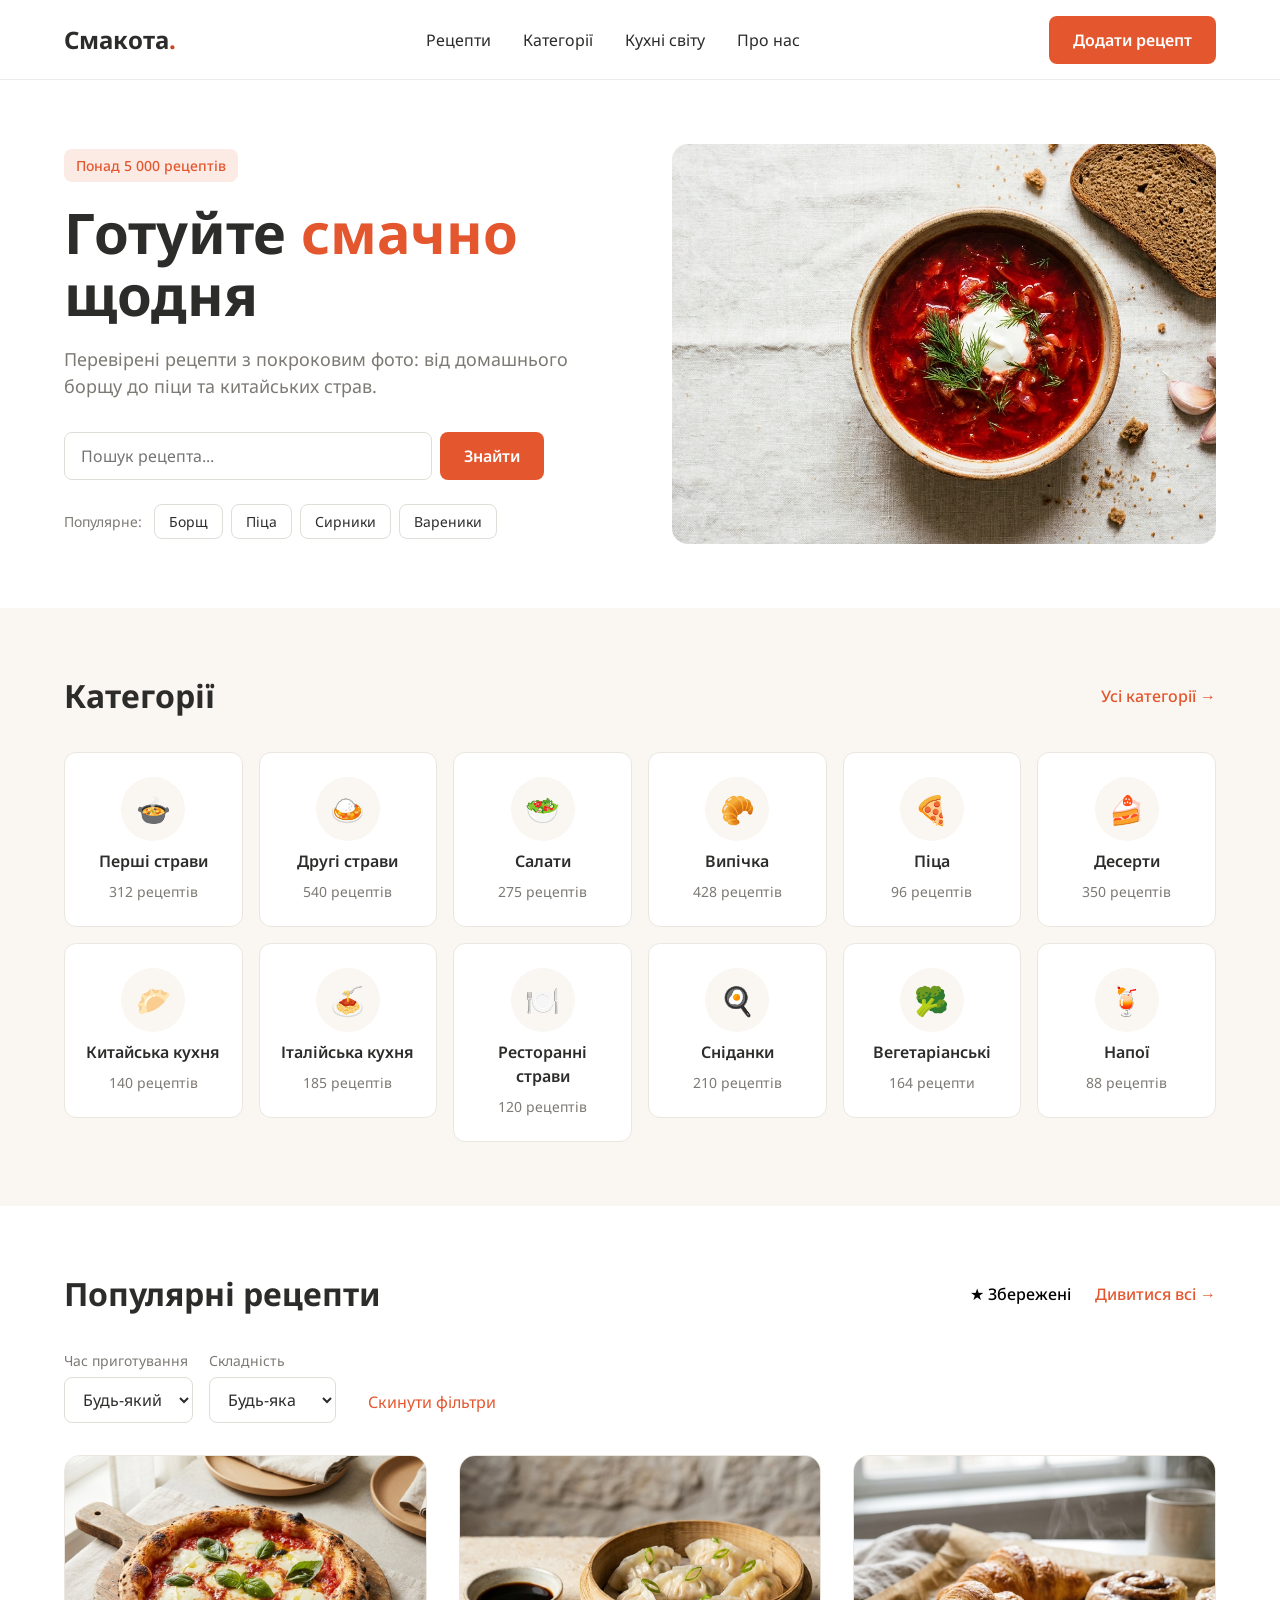
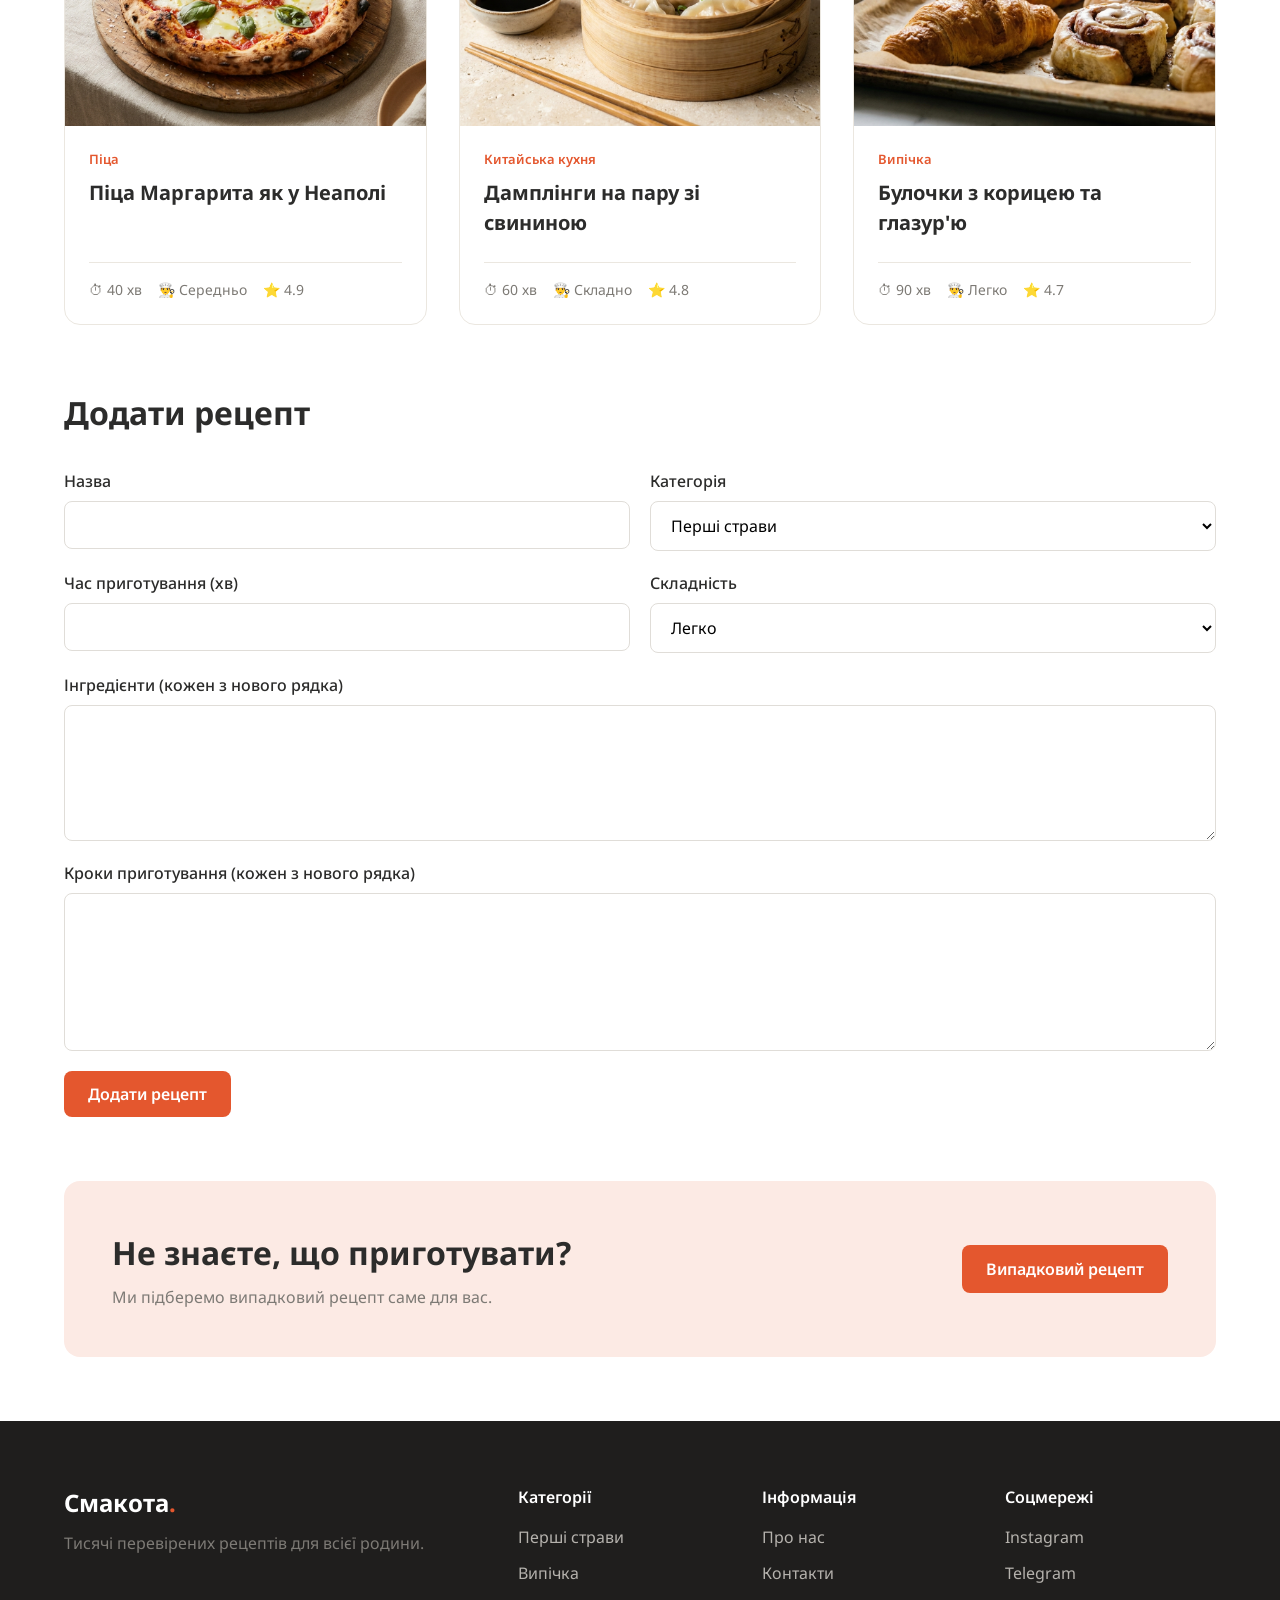
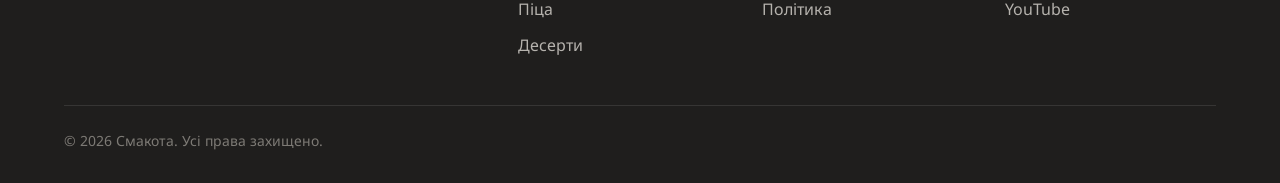
==== commit e79e3c0e: "Add combined filters" ====
--- a/index.html
+++ b/index.html
@@ -190,12 +190,34 @@
                     </div>
                     </div>
 
-
-
-                <ul class="popular__list"></ul>
-
-            </div>
-        </section>
+                        <div class="filters">
+                            <label class="filters__field">
+                                Час приготування
+                                <select id="filter-time">
+                                    <option value="0">Будь-який</option>
+                                    <option value="30">До 30 хв</option>
+                                    <option value="60">До 60 хв</option>
+                                    <option value="90">До 90 хв</option>
+                                </select>
+                            </label>
+
+                            <label class="filters__field">
+                                Складність
+                                <select id="filter-level">
+                                    <option value="">Будь-яка</option>
+                                    <option value="Легко">Легко</option>
+                                    <option value="Середньо">Середньо</option>
+                                    <option value="Складно">Складно</option>
+                                </select>
+                            </label>
+
+                            <button class="filters__reset" id="filter-reset" type="button">Скинути фільтри</button>
+                        </div>
+
+                                        <ul class="popular__list"></ul>
+
+                                    </div>
+                                </section>
   
                                 <section class="add-recipe" id="add-recipe">
                         <div class="container">
--- a/css/style.css
+++ b/css/style.css
@@ -566,7 +566,124 @@
 Як перевіряти: у Chrome натисни F12, потім Ctrl+Shift+M (режим пристрою). Можна перетягувати межі сторінки й бачити, як вона змінюється, або обрати iPhone зі списку. */
 
 
-
+.comments {
+    margin-top: 64px;
+}
+
+.comments__form {
+    display: flex;
+    flex-direction: column;
+    align-items: flex-start;
+    gap: 12px;
+    max-width: 640px;
+    margin-bottom: 32px;
+}
+
+.comments__form input,
+.comments__form textarea {
+    width: 100%;
+    padding: 12px 16px;
+    font-family: inherit;
+    font-size: 16px;
+    background-color: #fff;
+    border: 1px solid #E0DDD8;
+    border-radius: 8px;
+}
+
+.comments__form input:focus,
+.comments__form textarea:focus {
+    border-color: #E4572E;
+}
+
+.comments__form textarea {
+    resize: vertical;
+}
+
+.comments__button {
+    padding: 12px 24px;
+    font-size: 16px;
+    font-weight: 600;
+    color: #fff;
+    background-color: #E4572E;
+    border-radius: 8px;
+    transition: background-color 0.2s;
+}
+
+.comments__button:hover {
+    background-color: #C94420;
+}
+
+.comments__list {
+    display: flex;
+    flex-direction: column;
+    gap: 16px;
+    max-width: 640px;
+}
+
+.comment {
+    padding: 16px 20px;
+    background-color: #FAF6F1;
+    border-radius: 12px;
+}
+
+.comment__head {
+    display: flex;
+    justify-content: space-between;
+    gap: 16px;
+    margin-bottom: 8px;
+}
+
+.comment__date {
+    font-size: 14px;
+    color: #7D7A75;
+}
+
+.comment__text {
+    line-height: 1.5;
+}
+
+.comments__empty {
+    color: #7D7A75;
+}
+
+
+
+.filters {
+    display: flex;
+    flex-wrap: wrap;
+    align-items: flex-end;
+    gap: 16px;
+    margin-bottom: 32px;
+}
+
+.filters__field {
+    display: flex;
+    flex-direction: column;
+    gap: 6px;
+    font-size: 14px;
+    color: #7D7A75;
+}
+
+.filters__field select {
+    padding: 10px 14px;
+    font-family: inherit;
+    font-size: 16px;
+    color: #2C2C2B;
+    background-color: #fff;
+    border: 1px solid #E0DDD8;
+    border-radius: 8px;
+}
+
+.filters__reset {
+    padding: 10px 16px;
+    font-size: 16px;
+    color: #E4572E;
+    background: none;
+}
+
+.popular__saved--active {
+    color: #E4572E;
+}
 
 
 @media (max-width: 1024px) {
